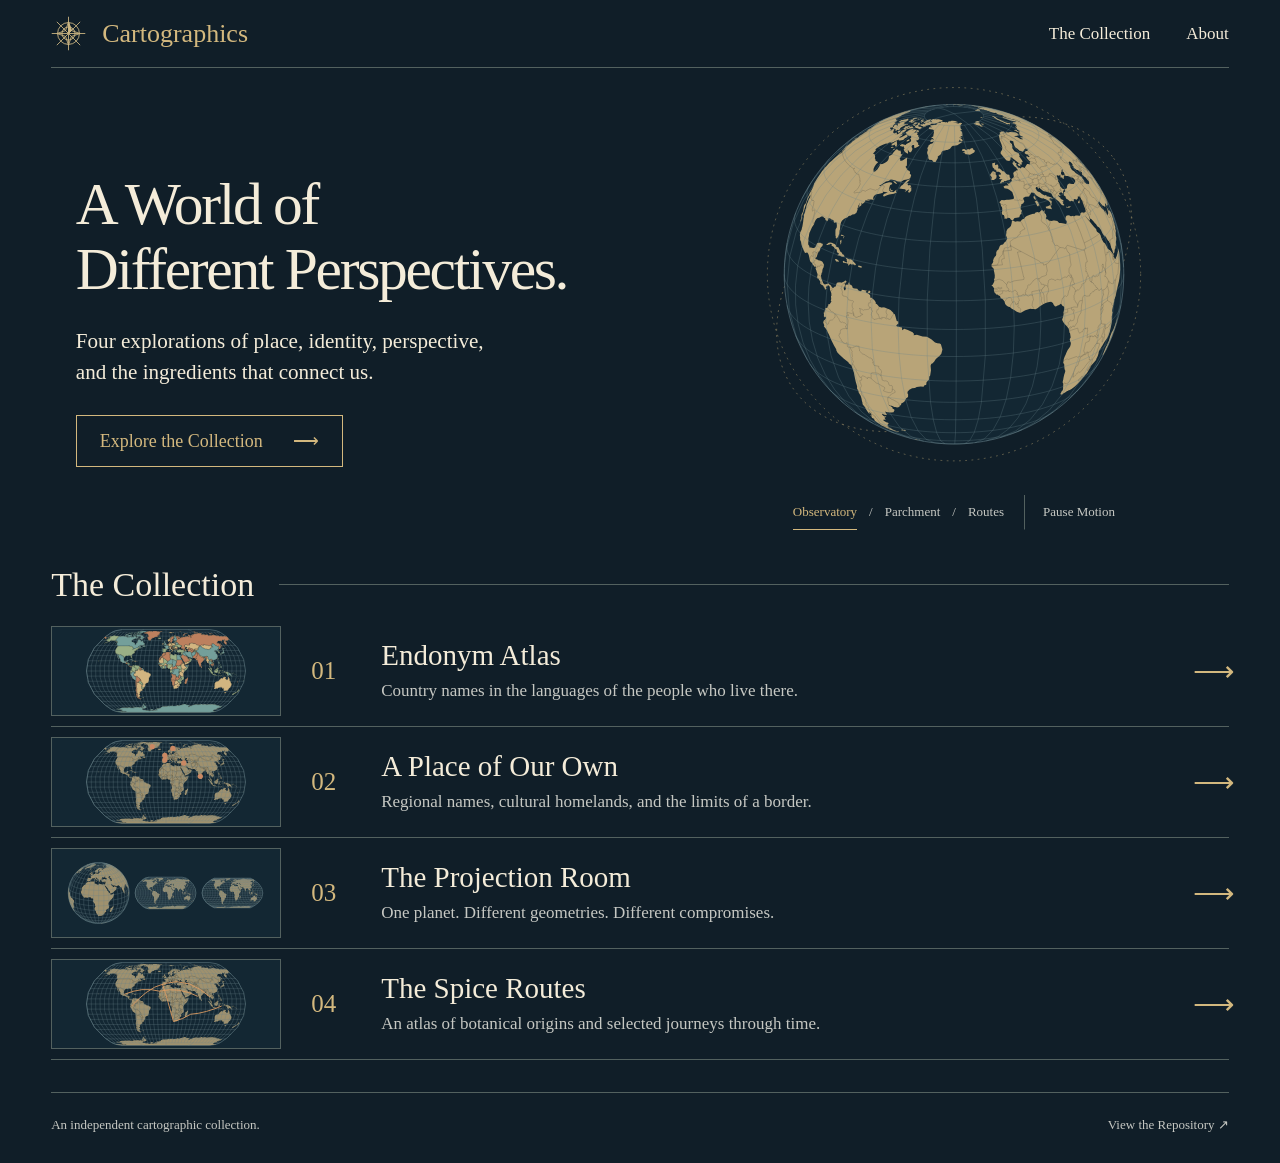
==== cartographics/index.html @ 5b0f0209 "add maps + landing page" ====
<!doctype html>
<html lang="en" data-theme="observatory">
<head>
  <meta charset="utf-8"><meta name="viewport" content="width=device-width, initial-scale=1">
  <meta name="description" content="Four independent interactive atlases exploring local names, regional identities, map projections, and the histories of culinary plants.">
  <meta name="theme-color" content="#101e28"><title>Cartographics — A Collection of Maps</title>
  <link rel="icon" href="assets/compass.svg" type="image/svg+xml"><link rel="stylesheet" href="styles.css">
  <script defer src="assets/vendor/d3.min.js"></script><script defer src="assets/vendor/topojson-client.min.js"></script><script defer src="assets/data/world.js"></script><script defer src="assets/geo.js"></script><script defer src="app.js"></script>
</head>
<body>
  <a class="skip" href="#collection">Skip to the Collection</a>
  <div class="page">
    <header class="masthead"><a class="brand" href="index.html"><img src="assets/compass.svg" width="35" height="35" alt="">Cartographics</a><nav aria-label="Main"><a href="#collection">The Collection</a><a href="#about">About</a></nav></header>
    <main>
      <section class="hero" aria-labelledby="title">
        <div class="hero-copy"><h1 id="title">A World of<br>Different Perspectives.</h1><p>Four explorations of place, identity, perspective,<br class="desktop-break"> and the ingredients that connect us.</p><a class="explore" href="#collection">Explore the Collection <span aria-hidden="true">⟶</span></a></div>
        <div class="globe-column"><div class="globe-frame"><svg id="globe" viewBox="0 0 540 480" role="img" aria-label="A revolving globe with geographic continents and a latitude–longitude grid"></svg><span class="globe-hint">Drag to turn the earth</span></div><div class="theme-controls" role="group" aria-label="Cartographic Style"><button data-theme="observatory" aria-pressed="true">Observatory</button><span aria-hidden="true">/</span><button data-theme="parchment" aria-pressed="false">Parchment</button><span aria-hidden="true">/</span><button data-theme="routes" aria-pressed="false">Routes</button><button id="motion" class="motion" aria-pressed="false">Pause Motion</button></div></div>
      </section>
      <section id="collection" class="collection" aria-labelledby="collection-title"><div class="section-heading"><h2 id="collection-title">The Collection</h2><span></span></div>
        <a class="map-row" href="endonym-atlas/index.html"><svg class="preview" data-preview="endonyms" viewBox="0 0 230 100" aria-hidden="true"></svg><span class="number">01</span><div><h3>Endonym Atlas</h3><p>Country names in the languages of the people who live there.</p></div><span class="row-arrow" aria-hidden="true">⟶</span></a>
        <a class="map-row" href="regional-endonyms/index.html"><svg class="preview" data-preview="regions" viewBox="0 0 230 100" aria-hidden="true"></svg><span class="number">02</span><div><h3>A Place of Our Own</h3><p>Regional names, cultural homelands, and the limits of a border.</p></div><span class="row-arrow" aria-hidden="true">⟶</span></a>
        <a class="map-row" href="projection-room/index.html"><svg class="preview" data-preview="projections" viewBox="0 0 230 100" aria-hidden="true"></svg><span class="number">03</span><div><h3>The Projection Room</h3><p>One planet. Different geometries. Different compromises.</p></div><span class="row-arrow" aria-hidden="true">⟶</span></a>
        <a class="map-row" href="spice-routes/index.html"><svg class="preview" data-preview="spices" viewBox="0 0 230 100" aria-hidden="true"></svg><span class="number">04</span><div><h3>The Spice Routes</h3><p>An atlas of botanical origins and selected journeys through time.</p></div><span class="row-arrow" aria-hidden="true">⟶</span></a>
      </section>
      <section id="about" class="about"><h2>Every map is a point of view.</h2><p>These independent experiments explore how names, geometry, and histories change our view of the world. Each atlas includes its own sources and limitations, and runs entirely in your browser. The three newest maps are curated prototypes, not comprehensive inventories.</p><a href="LICENSES.md">Credits &amp; Licenses ↗</a></section>
    </main><footer>An independent cartographic collection. <a href="https://github.com/ColinConwell/Cartographics">View the Repository ↗</a></footer>
  </div><noscript><p class="no-script">The atlas links work without JavaScript. Enable JavaScript to explore interactive maps and themes.</p></noscript>
</body></html>
---- cartographics/styles.css ----
:root{color-scheme:dark;--bg:#101e28;--text:#f4ecd9;--muted:#c6c8c3;--accent:#d3b87e;--line:#53615f;--land:#b8a478;--grid:#68828a;--ocean:#132733;--wash:rgba(211,184,126,.055)}
*{box-sizing:border-box}html{scroll-behavior:smooth;scroll-padding-top:24px}body{margin:0;background:var(--bg);color:var(--text);font-family:Georgia,'Times New Roman',serif;transition:background .35s,color .35s}a{color:inherit}button,input,select{font:inherit}button,a{-webkit-tap-highlight-color:transparent}a:focus-visible,button:focus-visible,input:focus-visible,select:focus-visible,summary:focus-visible{outline:2px solid var(--accent);outline-offset:5px}.skip{position:absolute;top:-80px;z-index:10;padding:15px;background:var(--bg)}.skip:focus{top:10px}.page{max-width:1440px;margin:auto;padding:0 4%}.masthead{display:flex;justify-content:space-between;align-items:center;min-height:80px;border-bottom:1px solid var(--line)}.brand{display:flex;align-items:center;gap:16px;font-size:26px;text-decoration:none;color:var(--accent)}nav{display:flex;gap:36px}nav a{text-decoration:none;font-size:17px}nav a:hover{color:var(--accent)}.hero{display:grid;grid-template-columns:1.12fr 1fr;align-items:center;min-height:550px;gap:12px}.hero-copy{padding-left:4%}h1{font-size:clamp(42px,4.65vw,70px);font-weight:400;line-height:1.09;letter-spacing:-2.3px;margin:18px 0 24px}.hero-copy p{font-size:clamp(18px,1.65vw,24px);line-height:1.45;margin:0 0 28px;color:var(--text)}.explore{display:inline-flex;gap:30px;align-items:center;border:1px solid var(--accent);padding:14px 23px;color:var(--accent);text-decoration:none;font-size:18px;transition:background .2s}.explore:hover{background:var(--wash)}.globe-column{min-width:0}.globe-frame{position:relative;max-width:550px;margin:auto}#globe{display:block;width:100%;cursor:grab;touch-action:pan-y}#globe:active{cursor:grabbing}.globe-hint{font:11px system-ui;letter-spacing:.1em;position:absolute;bottom:4px;left:0;right:0;text-align:center;color:var(--muted);opacity:0;transition:opacity .2s}.globe-frame:hover .globe-hint{opacity:1}.ocean{fill:var(--ocean);stroke:var(--grid);stroke-width:.65}.land{fill:var(--land)}.borders{fill:none;stroke:var(--bg);stroke-width:.35;opacity:.5}.graticule{fill:none;stroke:var(--grid);stroke-width:.55;opacity:.6}.orbit{fill:none;stroke:var(--accent);stroke-width:.65;stroke-dasharray:2 5;opacity:.7}.globe-route{stroke:var(--accent);stroke-width:1.5;fill:none;stroke-dasharray:5 4}.route-dot{fill:var(--text)}.theme-controls{display:flex;justify-content:center;align-items:center;gap:12px;font-size:13px;white-space:nowrap;padding:0 0 24px;color:var(--muted)}.theme-controls button{cursor:pointer;color:inherit;border:0;padding:9px 0;background:none;border-bottom:1px solid transparent;font-size:13px}.theme-controls button[aria-pressed=true]:not(.motion){color:var(--accent);border-color:var(--accent)}.theme-controls .motion{margin-left:8px;padding-left:18px;border-left:1px solid var(--line)}.section-heading{display:flex;align-items:center;gap:25px;margin:12px 0 12px}.section-heading h2{font-weight:400;font-size:34px;margin:0;white-space:nowrap}.section-heading span{height:1px;background:var(--line);flex:1}.map-row{display:grid;grid-template-columns:230px 40px 1fr 36px;gap:30px;align-items:center;padding:14px 0;border-bottom:1px solid var(--line);text-decoration:none;transition:background .2s,transform .2s}.map-row:hover{background:var(--wash);transform:translateX(4px)}.preview{display:block;width:230px;height:100px;border:1px solid var(--line);background:var(--ocean)}.number{font-size:25px;color:var(--accent)}.map-row h3{font-size:29px;font-weight:400;margin:0 0 7px}.map-row p{font-size:17px;line-height:1.4;margin:0;color:var(--muted)}.row-arrow{font-size:29px;color:var(--accent)}.about{display:grid;grid-template-columns:1fr 1.2fr;gap:18px 60px;padding:48px 0 36px}.about h2{font-size:30px;line-height:1.2;font-weight:400;margin:0}.about p{font-size:16px;line-height:1.65;margin:0;color:var(--muted)}.about a{color:var(--accent);font-size:14px}.about:not(:target){display:none}footer{display:flex;justify-content:space-between;border-top:1px solid var(--line);margin-top:32px;padding:24px 0 30px;font-size:13px;color:var(--muted)}footer a{text-decoration:none}.no-script{padding:20px}.preview .land{opacity:.85}
html[data-theme=parchment]{color-scheme:light;--bg:#eee4ce;--text:#42392a;--muted:#685d49;--accent:#846335;--line:#b7a988;--land:#9a966d;--grid:#a29170;--ocean:#e7dcc4;--wash:rgba(114,81,33,.05)}html[data-theme=parchment] body{background-image:url('assets/paper.svg')}html[data-theme=routes]{--bg:#0c2729;--text:#eceddc;--muted:#b7cbc4;--accent:#e3ab75;--line:#446568;--land:#6e9992;--grid:#47706d;--ocean:#0d3134;--wash:rgba(131,186,175,.07)}
@media(min-width:1600px){.hero{min-height:580px}}@media(max-width:1050px){.page{padding:0 4%}.hero{min-height:500px}.hero-copy{padding:0}.theme-controls{gap:7px;font-size:11px}.theme-controls button{font-size:11px}.theme-controls .motion{padding-left:10px;margin-left:2px}.map-row{grid-template-columns:180px 30px 1fr 30px;gap:22px}.preview{width:180px;height:90px}.map-row h3{font-size:25px}.map-row p{font-size:15px}h1{letter-spacing:-1.5px}}
@media(max-width:700px){.page{padding:0 6%}.masthead{min-height:70px}.brand{font-size:21px;gap:8px}.brand img{width:28px}nav{gap:18px}nav a{font-size:13px}.hero{grid-template-columns:1fr;gap:0;padding-top:32px}.hero-copy{padding:0}h1{font-size:clamp(38px,8.6vw,56px);letter-spacing:-1.5px;margin:0 0 20px}.hero-copy p{font-size:18px}.desktop-break{display:none}.explore{font-size:16px;padding:12px 18px}.globe-frame{max-width:360px}.theme-controls{padding-bottom:26px;gap:9px}.theme-controls button{font-size:12px}.section-heading h2{font-size:29px}.map-row{grid-template-columns:92px 1fr 20px;gap:15px;padding:20px 0}.preview{width:92px;height:78px}.number{display:none}.map-row h3{font-size:22px}.map-row p{font-size:14px}.row-arrow{font-size:23px}.about{grid-template-columns:1fr;gap:20px}footer{font-size:12px;gap:20px;line-height:1.5}.theme-controls .motion{padding-left:12px}}
@media(prefers-reduced-motion:reduce){html{scroll-behavior:auto}*,*::before,*::after{transition:none!important;animation:none!important}}
/* Compact the opening composition and retain usable controls on small phones. */
@media(min-width:701px){.masthead{min-height:68px}.hero{min-height:480px}}
@media(max-width:360px){.brand{font-size:18px}.brand img{width:24px}nav{gap:12px}nav a{font-size:12px}.theme-controls{flex-wrap:wrap}.theme-controls .motion{flex-basis:100%;border-left:0;margin:0;padding:4px 0}}
@media(min-width:701px){.globe-frame{max-width:480px}.map-row{padding:10px 0}.preview{height:90px}}
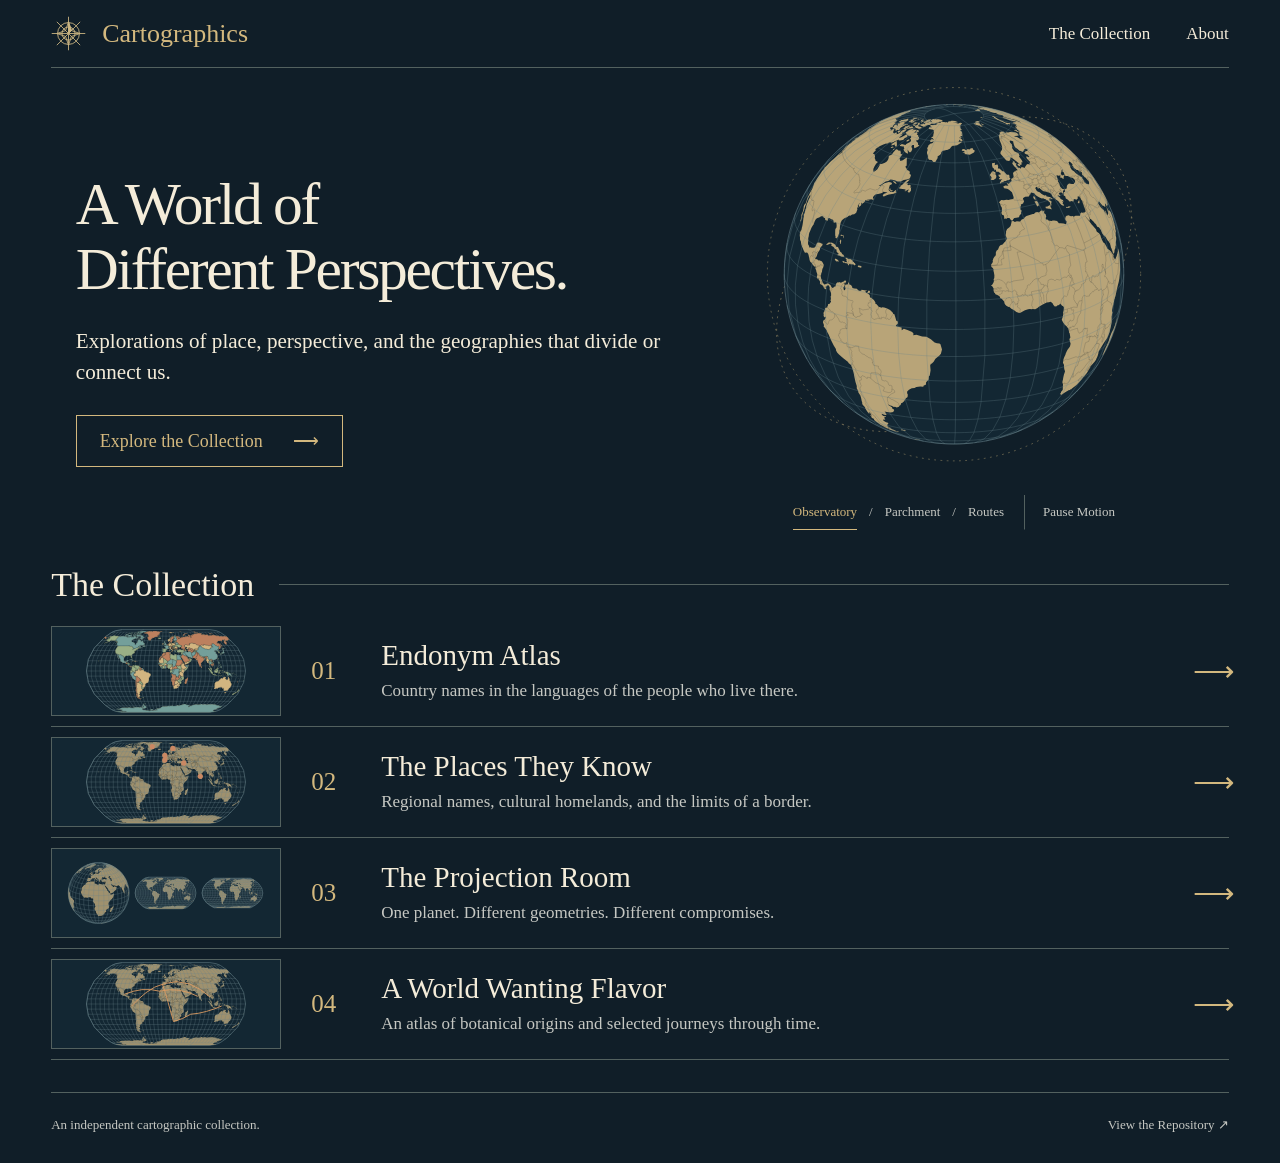
==== commit b2bf59e7: "edit maps + indexing" ====
--- a/cartographics/index.html
+++ b/cartographics/index.html
@@ -13,14 +13,14 @@
     <header class="masthead"><a class="brand" href="index.html"><img src="assets/compass.svg" width="35" height="35" alt="">Cartographics</a><nav aria-label="Main"><a href="#collection">The Collection</a><a href="#about">About</a></nav></header>
     <main>
       <section class="hero" aria-labelledby="title">
-        <div class="hero-copy"><h1 id="title">A World of<br>Different Perspectives.</h1><p>Four explorations of place, identity, perspective,<br class="desktop-break"> and the ingredients that connect us.</p><a class="explore" href="#collection">Explore the Collection <span aria-hidden="true">⟶</span></a></div>
+        <div class="hero-copy"><h1 id="title">A World of<br>Different Perspectives.</h1><p>Explorations of place, perspective, and the geographies that divide or connect us.</p><a class="explore" href="#collection">Explore the Collection <span aria-hidden="true">⟶</span></a></div>
         <div class="globe-column"><div class="globe-frame"><svg id="globe" viewBox="0 0 540 480" role="img" aria-label="A revolving globe with geographic continents and a latitude–longitude grid"></svg><span class="globe-hint">Drag to turn the earth</span></div><div class="theme-controls" role="group" aria-label="Cartographic Style"><button data-theme="observatory" aria-pressed="true">Observatory</button><span aria-hidden="true">/</span><button data-theme="parchment" aria-pressed="false">Parchment</button><span aria-hidden="true">/</span><button data-theme="routes" aria-pressed="false">Routes</button><button id="motion" class="motion" aria-pressed="false">Pause Motion</button></div></div>
       </section>
       <section id="collection" class="collection" aria-labelledby="collection-title"><div class="section-heading"><h2 id="collection-title">The Collection</h2><span></span></div>
         <a class="map-row" href="endonym-atlas/index.html"><svg class="preview" data-preview="endonyms" viewBox="0 0 230 100" aria-hidden="true"></svg><span class="number">01</span><div><h3>Endonym Atlas</h3><p>Country names in the languages of the people who live there.</p></div><span class="row-arrow" aria-hidden="true">⟶</span></a>
-        <a class="map-row" href="regional-endonyms/index.html"><svg class="preview" data-preview="regions" viewBox="0 0 230 100" aria-hidden="true"></svg><span class="number">02</span><div><h3>A Place of Our Own</h3><p>Regional names, cultural homelands, and the limits of a border.</p></div><span class="row-arrow" aria-hidden="true">⟶</span></a>
+        <a class="map-row" href="regional-endonyms/index.html"><svg class="preview" data-preview="regions" viewBox="0 0 230 100" aria-hidden="true"></svg><span class="number">02</span><div><h3>The Places They Know</h3><p>Regional names, cultural homelands, and the limits of a border.</p></div><span class="row-arrow" aria-hidden="true">⟶</span></a>
         <a class="map-row" href="projection-room/index.html"><svg class="preview" data-preview="projections" viewBox="0 0 230 100" aria-hidden="true"></svg><span class="number">03</span><div><h3>The Projection Room</h3><p>One planet. Different geometries. Different compromises.</p></div><span class="row-arrow" aria-hidden="true">⟶</span></a>
-        <a class="map-row" href="spice-routes/index.html"><svg class="preview" data-preview="spices" viewBox="0 0 230 100" aria-hidden="true"></svg><span class="number">04</span><div><h3>The Spice Routes</h3><p>An atlas of botanical origins and selected journeys through time.</p></div><span class="row-arrow" aria-hidden="true">⟶</span></a>
+        <a class="map-row" href="spice-routes/index.html"><svg class="preview" data-preview="spices" viewBox="0 0 230 100" aria-hidden="true"></svg><span class="number">04</span><div><h3>A World Wanting Flavor</h3><p>An atlas of botanical origins and selected journeys through time.</p></div><span class="row-arrow" aria-hidden="true">⟶</span></a>
       </section>
       <section id="about" class="about"><h2>Every map is a point of view.</h2><p>These independent experiments explore how names, geometry, and histories change our view of the world. Each atlas includes its own sources and limitations, and runs entirely in your browser. The three newest maps are curated prototypes, not comprehensive inventories.</p><a href="LICENSES.md">Credits &amp; Licenses ↗</a></section>
     </main><footer>An independent cartographic collection. <a href="https://github.com/ColinConwell/Cartographics">View the Repository ↗</a></footer>
